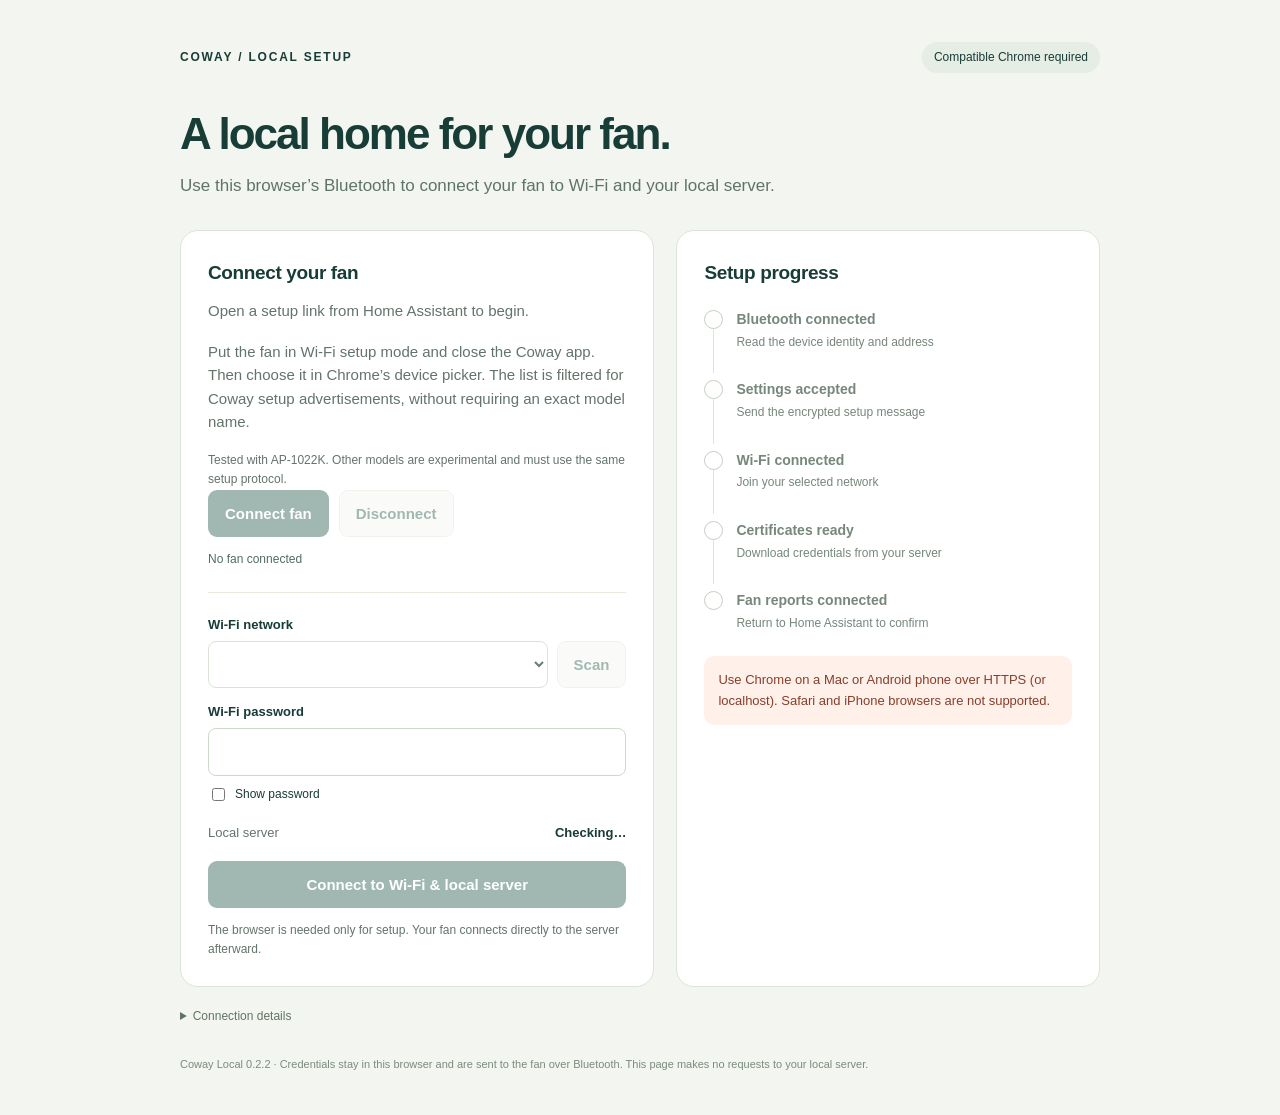
==== web/index.html @ 0bb3b1a3 "Refresh browser modules when loading the updated setup page" ====
<!doctype html>
<html lang="en">
<head>
<meta charset="utf-8">
<meta name="viewport" content="width=device-width,initial-scale=1">
<meta name="referrer" content="no-referrer">
<meta http-equiv="Content-Security-Policy" content="default-src 'self'; script-src 'self'; style-src 'self'; connect-src 'none'; img-src 'self'; object-src 'none'; base-uri 'none'; form-action 'none'; frame-src 'none'">
<title>Coway · Local setup</title>
<link rel="icon" href="./icon.png">
<link rel="stylesheet" href="./style.css">
</head>
<body>
<main>
  <header><span class="eyebrow">COWAY / LOCAL SETUP</span><span id="environment" class="badge">Checking browser…</span></header>
  <h1>A local home for your fan.</h1>
  <p class="intro">Use this browser’s Bluetooth to connect your fan to Wi-Fi and your local server.</p>
  <div class="layout">
    <section class="card" aria-labelledby="setup-title">
      <h2 id="setup-title">Connect your fan</h2>
      <p id="target">Open a setup link from Home Assistant to begin.</p>
      <p>Put the fan in Wi-Fi setup mode and close the Coway app. Then choose it in Chrome’s device picker. The list is filtered for Coway setup advertisements, without requiring an exact model name.</p>
      <p class="footnote">Tested with AP-1022K. Other models are experimental and must use the same setup protocol.</p>
      <div class="actions"><button id="connect" disabled>Connect fan</button><button id="disconnect" class="secondary" disabled>Disconnect</button></div>
      <p id="device" class="device">No fan connected</p>
      <div class="divider"></div>
      <label for="network">Wi-Fi network</label>
      <div class="network-row"><select id="network" disabled aria-label="Wi-Fi network"></select><button id="scan" class="secondary" disabled>Scan</button></div>
      <label for="password">Wi-Fi password</label>
      <input id="password" type="password" autocomplete="off" spellcheck="false" disabled>
      <label class="show"><input id="show-password" type="checkbox"> Show password</label>
      <div class="server"><span>Local server</span><strong id="server">Checking…</strong></div>
      <button id="provision" class="wide" disabled>Connect to Wi-Fi &amp; local server</button>
      <p id="expiry" class="footnote"></p>
      <p class="footnote">The browser is needed only for setup. Your fan connects directly to the server afterward.</p>
    </section>
    <section class="card progress-card" aria-labelledby="progress-title">
      <h2 id="progress-title">Setup progress</h2>
      <ol id="steps">
        <li data-step="bluetooth"><span class="dot"></span><div><strong>Bluetooth connected</strong><small>Read the device identity and address</small></div></li>
        <li data-step="settings"><span class="dot"></span><div><strong>Settings accepted</strong><small>Send the encrypted setup message</small></div></li>
        <li data-step="wifi"><span class="dot"></span><div><strong>Wi-Fi connected</strong><small>Join your selected network</small></div></li>
        <li data-step="certificates"><span class="dot"></span><div><strong>Certificates ready</strong><small>Download credentials from your server</small></div></li>
        <li data-step="mqtt"><span class="dot"></span><div><strong>Fan reports connected</strong><small>Return to Home Assistant to confirm</small></div></li>
      </ol>
      <div id="status" role="status" aria-live="polite">Preparing local setup…</div>
    </section>
  </div>
  <details class="diagnostics"><summary>Connection details</summary><pre id="log" aria-live="off"></pre></details>
  <footer>Coway Local 0.2.2 · Credentials stay in this browser and are sent to the fan over Bluetooth. This page makes no requests to your local server.</footer>
</main>
<script type="module" src="./app.mjs?v=0.2.2"></script>
</body>
</html>
---- web/style.css ----
:root{font-family:-apple-system,BlinkMacSystemFont,"Segoe UI",sans-serif;color:#183c36;background:#f3f5f0;font-size:15px;line-height:1.55}*{box-sizing:border-box}body{margin:0}main{max-width:980px;margin:0 auto;padding:42px 30px}header{display:flex;align-items:center;justify-content:space-between;gap:15px}.eyebrow{font-size:12px;letter-spacing:.15em;font-weight:750}.badge{font-size:12px;background:#e5ede4;border-radius:20px;padding:6px 12px}h1{font-size:clamp(30px,4vw,44px);letter-spacing:-.045em;line-height:1.15;margin:36px 0 14px;font-weight:650}.intro{color:#5f736a;margin:0 0 30px;font-size:17px}.layout{display:grid;grid-template-columns:1.12fr 1fr;gap:22px}.card{background:#fff;border:1px solid #dbe4d9;border-radius:18px;padding:27px}h2{font-size:19px;margin:0 0 12px;letter-spacing:-.02em}p{color:#63746a;margin:0 0 18px}.actions{display:flex;gap:10px;flex-wrap:wrap}button{font:inherit;font-weight:600;background:#245d4d;color:white;border:1px solid transparent;border-radius:9px;padding:11px 16px;cursor:pointer}button:hover:not(:disabled){background:#174938}button.secondary{background:#f5f7f3;color:#245d4d;border-color:#dce5da}button:disabled{opacity:.43;cursor:default}button:focus-visible,input:focus-visible,select:focus-visible{outline:3px solid #c3d5a6;outline-offset:2px}.device{font-size:12px;margin:13px 0 0;min-height:20px;color:#506d60}.divider{height:1px;background:#e6ebe2;margin:22px 0}label{display:block;font-size:13px;font-weight:600;margin:14px 0 6px}input[type=password],input[type=text],select{width:100%;min-width:0;padding:11px 12px;border-radius:8px;border:1px solid #ccd8ca;font:inherit;background:#fff;color:#244a3b}.network-row{display:flex;gap:9px}.network-row select{flex:1}.show{display:flex;align-items:center;gap:7px;font-weight:400;font-size:12px;margin-top:9px}.show input{accent-color:#245d4d}.server{display:flex;justify-content:space-between;padding:13px 0 18px;font-size:13px;gap:15px}.server span{color:#63746a}.server strong{font-weight:550}.wide{width:100%}.footnote{font-size:12px;line-height:1.6;margin:13px 0 0}.progress-card ol{padding:8px 0 2px;margin:0;list-style:none}.progress-card li{display:flex;gap:13px;position:relative;padding:0 0 26px;color:#76877b}.progress-card li:last-child{padding-bottom:20px}.progress-card li:not(:last-child):before{content:"";position:absolute;left:9px;top:22px;bottom:4px;width:1px;background:#dce5d8}.dot{width:19px;height:19px;flex-shrink:0;border:1.5px solid #c3cfc0;border-radius:50%;margin-top:3px;background:#fff}.progress-card li strong{font-weight:550;font-size:14px}.progress-card small{display:block;font-size:12px;margin-top:2px}.progress-card li.done{color:#245d4d}.done .dot{background:#245d4d;border-color:#245d4d}.done .dot:after{content:"✓";display:block;color:#fff;font-size:12px;text-align:center;line-height:16px}#status{padding:14px;background:#eff4ec;border-radius:10px;font-size:13px;margin-top:2px}#status.error{background:#fff0ea;color:#873e29}#status.success{background:#e6f3e2;color:#245d4d}.diagnostics{margin-top:20px;font-size:12px;color:#617467}.diagnostics summary{cursor:pointer;width:max-content}pre{background:#eaf0e7;border-radius:10px;padding:16px;white-space:pre-wrap;overflow-wrap:anywhere;max-height:300px;overflow:auto;color:#3a5849}footer{font-size:11px;color:#7a8b7f;margin-top:30px}@media(max-width:720px){main{padding:24px 18px}.layout{grid-template-columns:1fr}.card{padding:22px}header{align-items:flex-start}.badge{max-width:160px}h1{margin-top:30px}}
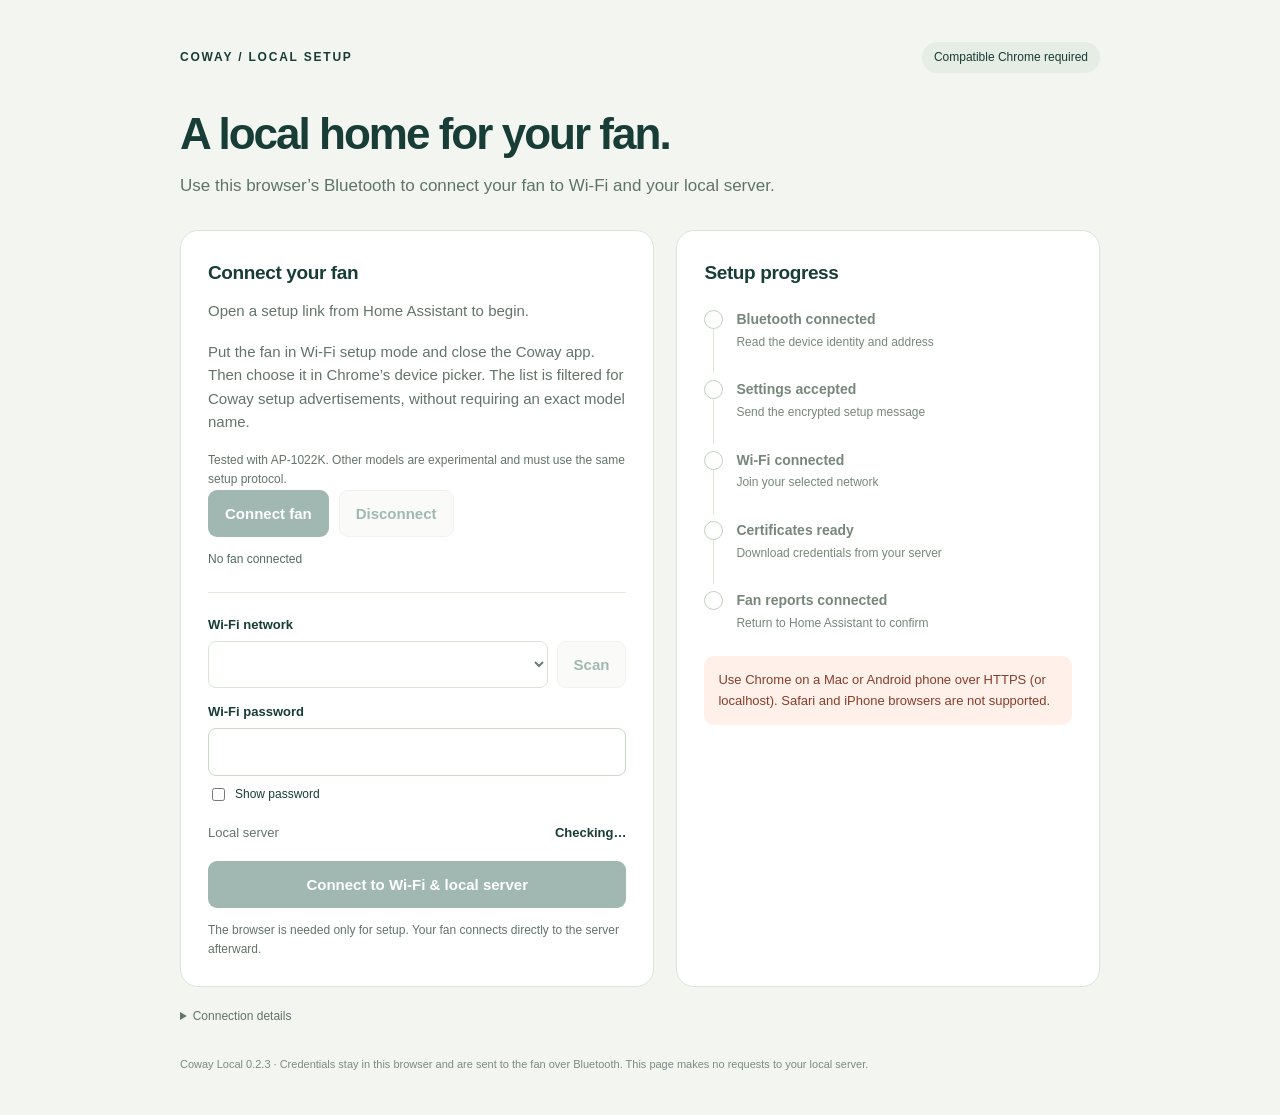
==== commit 4d6fb452: "Name fans from verified product codes with a Bluetooth fallback" ====
--- a/web/index.html
+++ b/web/index.html
@@ -46,8 +46,8 @@
     </section>
   </div>
   <details class="diagnostics"><summary>Connection details</summary><pre id="log" aria-live="off"></pre></details>
-  <footer>Coway Local 0.2.2 · Credentials stay in this browser and are sent to the fan over Bluetooth. This page makes no requests to your local server.</footer>
+  <footer>Coway Local 0.2.3 · Credentials stay in this browser and are sent to the fan over Bluetooth. This page makes no requests to your local server.</footer>
 </main>
-<script type="module" src="./app.mjs?v=0.2.2"></script>
+<script type="module" src="./app.mjs?v=0.2.3"></script>
 </body>
 </html>
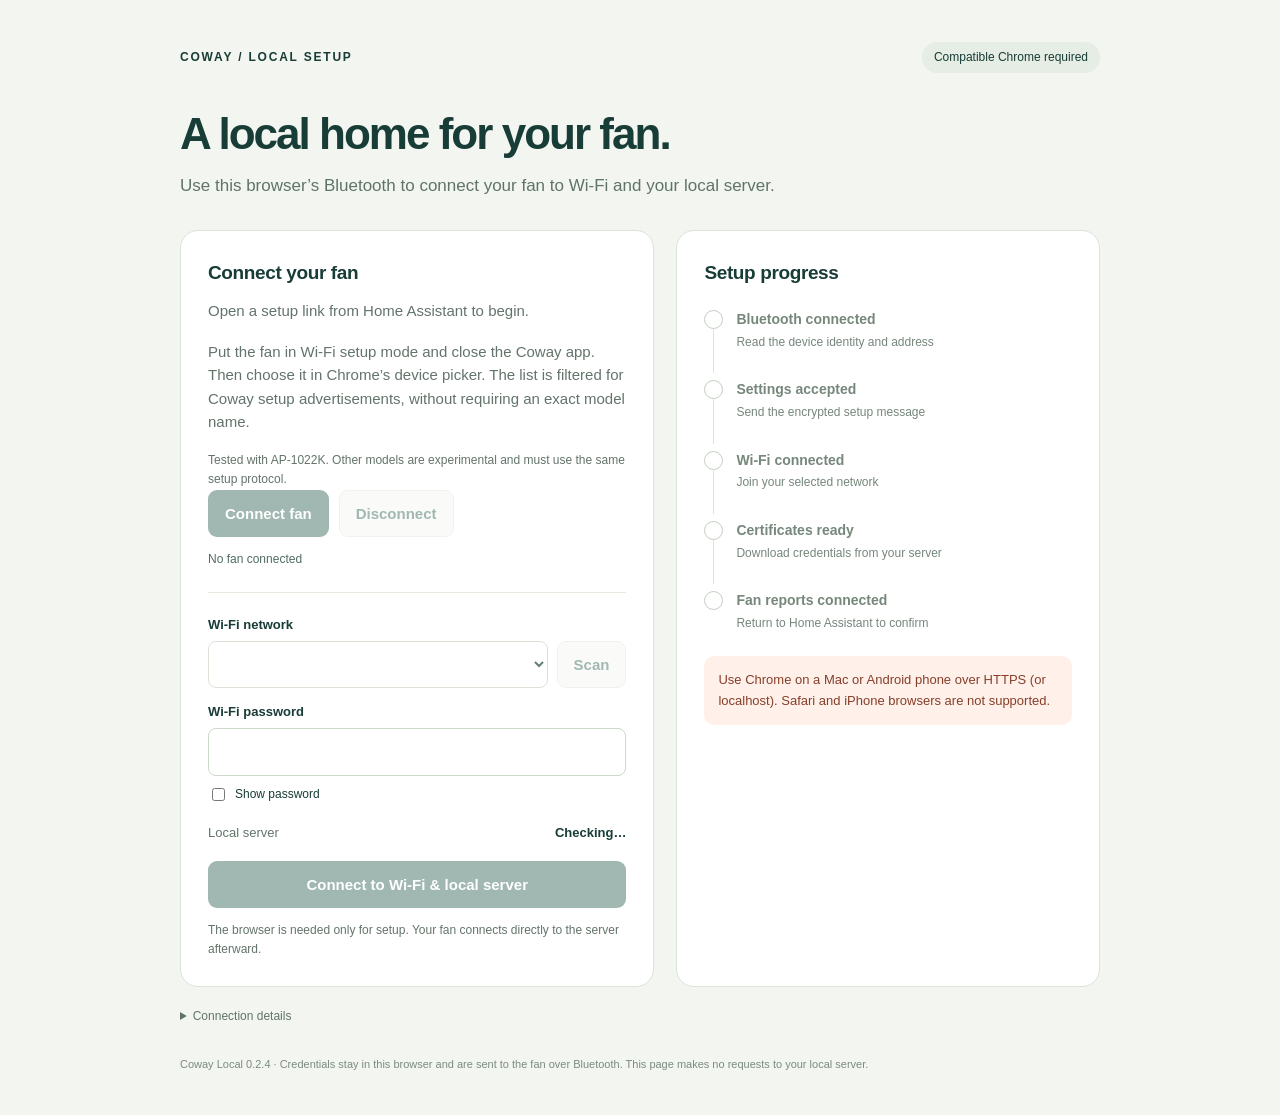
==== commit 1c7a0963: "Remove migrations and compatibility paths for development versions" ====
--- a/web/index.html
+++ b/web/index.html
@@ -46,8 +46,8 @@
     </section>
   </div>
   <details class="diagnostics"><summary>Connection details</summary><pre id="log" aria-live="off"></pre></details>
-  <footer>Coway Local 0.2.3 · Credentials stay in this browser and are sent to the fan over Bluetooth. This page makes no requests to your local server.</footer>
+  <footer>Coway Local 0.2.4 · Credentials stay in this browser and are sent to the fan over Bluetooth. This page makes no requests to your local server.</footer>
 </main>
-<script type="module" src="./app.mjs?v=0.2.3"></script>
+<script type="module" src="./app.mjs?v=0.2.4"></script>
 </body>
 </html>
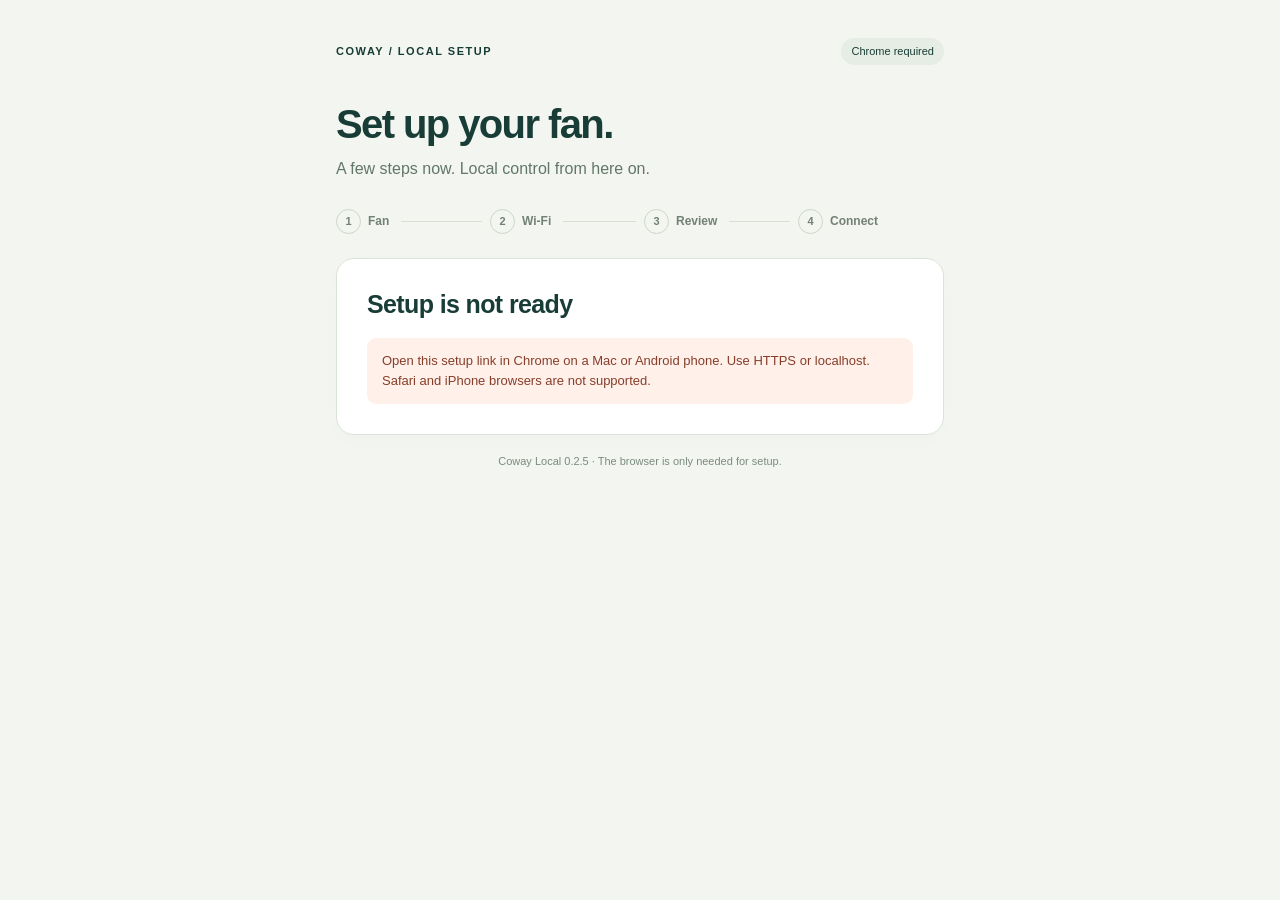
==== commit a8adc4ed: "Guide Bluetooth provisioning through a four-step setup wizard" ====
--- a/web/index.html
+++ b/web/index.html
@@ -7,47 +7,86 @@
 <meta http-equiv="Content-Security-Policy" content="default-src 'self'; script-src 'self'; style-src 'self'; connect-src 'none'; img-src 'self'; object-src 'none'; base-uri 'none'; form-action 'none'; frame-src 'none'">
 <title>Coway · Local setup</title>
 <link rel="icon" href="./icon.png">
-<link rel="stylesheet" href="./style.css">
+<link rel="stylesheet" href="./style.css?v=0.2.5">
 </head>
 <body>
 <main>
   <header><span class="eyebrow">COWAY / LOCAL SETUP</span><span id="environment" class="badge">Checking browser…</span></header>
-  <h1>A local home for your fan.</h1>
-  <p class="intro">Use this browser’s Bluetooth to connect your fan to Wi-Fi and your local server.</p>
-  <div class="layout">
-    <section class="card" aria-labelledby="setup-title">
-      <h2 id="setup-title">Connect your fan</h2>
-      <p id="target">Open a setup link from Home Assistant to begin.</p>
-      <p>Put the fan in Wi-Fi setup mode and close the Coway app. Then choose it in Chrome’s device picker. The list is filtered for Coway setup advertisements, without requiring an exact model name.</p>
-      <p class="footnote">Tested with AP-1022K. Other models are experimental and must use the same setup protocol.</p>
-      <div class="actions"><button id="connect" disabled>Connect fan</button><button id="disconnect" class="secondary" disabled>Disconnect</button></div>
-      <p id="device" class="device">No fan connected</p>
-      <div class="divider"></div>
-      <label for="network">Wi-Fi network</label>
-      <div class="network-row"><select id="network" disabled aria-label="Wi-Fi network"></select><button id="scan" class="secondary" disabled>Scan</button></div>
-      <label for="password">Wi-Fi password</label>
-      <input id="password" type="password" autocomplete="off" spellcheck="false" disabled>
-      <label class="show"><input id="show-password" type="checkbox"> Show password</label>
-      <div class="server"><span>Local server</span><strong id="server">Checking…</strong></div>
-      <button id="provision" class="wide" disabled>Connect to Wi-Fi &amp; local server</button>
-      <p id="expiry" class="footnote"></p>
-      <p class="footnote">The browser is needed only for setup. Your fan connects directly to the server afterward.</p>
+  <h1>Set up your fan.</h1>
+  <p class="intro">A few steps now. Local control from here on.</p>
+  <ol class="wizard-steps" aria-label="Setup steps">
+    <li data-stage="fan" aria-current="step"><span>1</span>Fan</li>
+    <li data-stage="wifi"><span>2</span>Wi-Fi</li>
+    <li data-stage="review"><span>3</span>Review</li>
+    <li data-stage="connect"><span>4</span>Connect</li>
+  </ol>
+  <div class="card">
+    <section id="panel-fan" aria-labelledby="title-fan">
+      <p class="step-label">Step 1 of 4</p>
+      <h2 id="title-fan" tabindex="-1">Connect to your fan</h2>
+      <p>Keep this device near your fan. Bluetooth is only needed during setup.</p>
+      <div class="device-summary"><span class="summary-label">Setting up</span><strong id="target">Open a setup link from Home Assistant to begin.</strong><span id="serial" class="muted"></span></div>
+      <ol class="instructions"><li>Put the fan in Wi-Fi / Bluetooth setup mode.</li><li>Close the Coway app on nearby phones.</li><li>Choose your fan in Chrome’s Bluetooth picker.</li></ol>
+      <p id="device" class="connection" hidden></p>
+      <div data-status-slot></div>
+      <div class="actions"><button id="connect" disabled>Choose fan</button><button id="continue-wifi" hidden>Continue</button><button id="disconnect" class="secondary" hidden>Choose another fan</button></div>
+      <details class="help"><summary>Which fans can I choose?</summary><p>The picker shows devices advertising Coway setup services. AP-1022K has been tested; other models using the same setup protocol are experimental.</p></details>
     </section>
-    <section class="card progress-card" aria-labelledby="progress-title">
-      <h2 id="progress-title">Setup progress</h2>
-      <ol id="steps">
-        <li data-step="bluetooth"><span class="dot"></span><div><strong>Bluetooth connected</strong><small>Read the device identity and address</small></div></li>
-        <li data-step="settings"><span class="dot"></span><div><strong>Settings accepted</strong><small>Send the encrypted setup message</small></div></li>
-        <li data-step="wifi"><span class="dot"></span><div><strong>Wi-Fi connected</strong><small>Join your selected network</small></div></li>
-        <li data-step="certificates"><span class="dot"></span><div><strong>Certificates ready</strong><small>Download credentials from your server</small></div></li>
-        <li data-step="mqtt"><span class="dot"></span><div><strong>Fan reports connected</strong><small>Return to Home Assistant to confirm</small></div></li>
+    <section id="panel-wifi" aria-labelledby="title-wifi" hidden>
+      <p class="step-label">Step 2 of 4</p>
+      <h2 id="title-wifi" tabindex="-1">Choose your Wi-Fi</h2>
+      <p>Select a 2.4 GHz network that can reach your Home Assistant server.</p>
+      <form id="wifi-form" novalidate>
+        <label for="network">Wi-Fi network</label>
+        <div class="network-row"><select id="network" disabled><option value="">Scanning for networks…</option></select><button id="scan" type="button" class="secondary" disabled>Scan again</button></div>
+        <div id="password-fields">
+          <label for="password">Wi-Fi password</label>
+          <input id="password" type="password" autocomplete="off" spellcheck="false" aria-describedby="password-help" disabled>
+          <label class="show"><input id="show-password" type="checkbox"> Show password</label>
+          <p id="password-help" class="footnote">Sent directly to the fan over Bluetooth. Home Assistant does not receive your Wi-Fi password.</p>
+        </div>
+        <p id="open-network" class="footnote" hidden>This network does not require a password.</p>
+        <div data-status-slot></div>
+        <div class="actions"><button id="review" type="submit" disabled>Continue</button><button id="back-fan" type="button" class="secondary">Back</button></div>
+      </form>
+    </section>
+    <section id="panel-review" aria-labelledby="title-review" hidden>
+      <p class="step-label">Step 3 of 4</p>
+      <h2 id="title-review" tabindex="-1">Ready to connect?</h2>
+      <p>Your fan will use this Wi-Fi network to connect directly to your local server.</p>
+      <dl class="review-summary">
+        <div><dt>Fan</dt><dd id="review-fan"></dd></div>
+        <div><dt>Wi-Fi network</dt><dd id="review-network"></dd></div>
+        <div><dt>Local server</dt><dd id="server"></dd></div>
+      </dl>
+      <p>Keep this tab open and stay near the fan until setup finishes.</p>
+      <div data-status-slot></div>
+      <div class="actions"><button id="provision" disabled>Connect fan</button><button id="back-wifi" class="secondary">Back</button></div>
+    </section>
+    <section id="panel-connect" aria-labelledby="title-connect" hidden>
+      <p class="step-label">Step 4 of 4</p>
+      <h2 id="title-connect" tabindex="-1">Connecting your fan</h2>
+      <p id="connect-help">Keep this tab open and stay near the fan. This can take up to two minutes.</p>
+      <ol id="progress" class="progress" aria-label="Connection progress">
+        <li data-step="settings"><span class="dot"></span><span>Send settings to the fan</span></li>
+        <li data-step="wifi"><span class="dot"></span><span>Join your Wi-Fi network</span></li>
+        <li data-step="certificates"><span class="dot"></span><span>Get credentials from your server</span></li>
+        <li data-step="mqtt"><span class="dot"></span><span>Connect to your local server</span></li>
       </ol>
-      <div id="status" role="status" aria-live="polite">Preparing local setup…</div>
+      <div id="success" hidden><div class="success-icon" aria-hidden="true">✓</div><p>Your fan reports a connection to your local server.</p><div class="next-action"><strong>One last step in Home Assistant</strong><p>Return to its setup dialog and select <strong>Submit</strong> to confirm. You can then close this tab.</p></div></div>
+      <div data-status-slot></div>
+      <div id="retry-actions" class="actions" hidden><button id="retry">Review and retry</button></div>
     </section>
+    <section id="panel-unavailable" aria-labelledby="title-unavailable" hidden>
+      <h2 id="title-unavailable" tabindex="-1">Setup is not ready</h2>
+      <div data-status-slot></div>
+    </section>
+    <div id="status" role="status" aria-live="polite" hidden></div>
+    <details id="diagnostics" class="diagnostics" hidden><summary>Connection details</summary><pre id="log" aria-live="off"></pre></details>
   </div>
-  <details class="diagnostics"><summary>Connection details</summary><pre id="log" aria-live="off"></pre></details>
-  <footer>Coway Local 0.2.4 · Credentials stay in this browser and are sent to the fan over Bluetooth. This page makes no requests to your local server.</footer>
+  <p id="expiry" class="expiry"></p>
+  <footer>Coway Local 0.2.5 · The browser is only needed for setup.</footer>
 </main>
-<script type="module" src="./app.mjs?v=0.2.4"></script>
+<script type="module" src="./app.mjs?v=0.2.5"></script>
 </body>
 </html>
--- a/web/style.css
+++ b/web/style.css
@@ -1 +1,6 @@
-:root{font-family:-apple-system,BlinkMacSystemFont,"Segoe UI",sans-serif;color:#183c36;background:#f3f5f0;font-size:15px;line-height:1.55}*{box-sizing:border-box}body{margin:0}main{max-width:980px;margin:0 auto;padding:42px 30px}header{display:flex;align-items:center;justify-content:space-between;gap:15px}.eyebrow{font-size:12px;letter-spacing:.15em;font-weight:750}.badge{font-size:12px;background:#e5ede4;border-radius:20px;padding:6px 12px}h1{font-size:clamp(30px,4vw,44px);letter-spacing:-.045em;line-height:1.15;margin:36px 0 14px;font-weight:650}.intro{color:#5f736a;margin:0 0 30px;font-size:17px}.layout{display:grid;grid-template-columns:1.12fr 1fr;gap:22px}.card{background:#fff;border:1px solid #dbe4d9;border-radius:18px;padding:27px}h2{font-size:19px;margin:0 0 12px;letter-spacing:-.02em}p{color:#63746a;margin:0 0 18px}.actions{display:flex;gap:10px;flex-wrap:wrap}button{font:inherit;font-weight:600;background:#245d4d;color:white;border:1px solid transparent;border-radius:9px;padding:11px 16px;cursor:pointer}button:hover:not(:disabled){background:#174938}button.secondary{background:#f5f7f3;color:#245d4d;border-color:#dce5da}button:disabled{opacity:.43;cursor:default}button:focus-visible,input:focus-visible,select:focus-visible{outline:3px solid #c3d5a6;outline-offset:2px}.device{font-size:12px;margin:13px 0 0;min-height:20px;color:#506d60}.divider{height:1px;background:#e6ebe2;margin:22px 0}label{display:block;font-size:13px;font-weight:600;margin:14px 0 6px}input[type=password],input[type=text],select{width:100%;min-width:0;padding:11px 12px;border-radius:8px;border:1px solid #ccd8ca;font:inherit;background:#fff;color:#244a3b}.network-row{display:flex;gap:9px}.network-row select{flex:1}.show{display:flex;align-items:center;gap:7px;font-weight:400;font-size:12px;margin-top:9px}.show input{accent-color:#245d4d}.server{display:flex;justify-content:space-between;padding:13px 0 18px;font-size:13px;gap:15px}.server span{color:#63746a}.server strong{font-weight:550}.wide{width:100%}.footnote{font-size:12px;line-height:1.6;margin:13px 0 0}.progress-card ol{padding:8px 0 2px;margin:0;list-style:none}.progress-card li{display:flex;gap:13px;position:relative;padding:0 0 26px;color:#76877b}.progress-card li:last-child{padding-bottom:20px}.progress-card li:not(:last-child):before{content:"";position:absolute;left:9px;top:22px;bottom:4px;width:1px;background:#dce5d8}.dot{width:19px;height:19px;flex-shrink:0;border:1.5px solid #c3cfc0;border-radius:50%;margin-top:3px;background:#fff}.progress-card li strong{font-weight:550;font-size:14px}.progress-card small{display:block;font-size:12px;margin-top:2px}.progress-card li.done{color:#245d4d}.done .dot{background:#245d4d;border-color:#245d4d}.done .dot:after{content:"✓";display:block;color:#fff;font-size:12px;text-align:center;line-height:16px}#status{padding:14px;background:#eff4ec;border-radius:10px;font-size:13px;margin-top:2px}#status.error{background:#fff0ea;color:#873e29}#status.success{background:#e6f3e2;color:#245d4d}.diagnostics{margin-top:20px;font-size:12px;color:#617467}.diagnostics summary{cursor:pointer;width:max-content}pre{background:#eaf0e7;border-radius:10px;padding:16px;white-space:pre-wrap;overflow-wrap:anywhere;max-height:300px;overflow:auto;color:#3a5849}footer{font-size:11px;color:#7a8b7f;margin-top:30px}@media(max-width:720px){main{padding:24px 18px}.layout{grid-template-columns:1fr}.card{padding:22px}header{align-items:flex-start}.badge{max-width:160px}h1{margin-top:30px}}
+:root{font-family:-apple-system,BlinkMacSystemFont,"Segoe UI",sans-serif;color:#183c36;background:#f3f5f0;font-size:15px;line-height:1.55}
+*{box-sizing:border-box}[hidden]{display:none!important}body{margin:0}main{max-width:660px;margin:0 auto;padding:38px 26px 28px}header{display:flex;align-items:center;justify-content:space-between;gap:14px}.eyebrow{font-size:11px;letter-spacing:.14em;font-weight:750}.badge{font-size:11px;background:#e5ede4;border-radius:20px;padding:5px 10px;text-align:center}h1{font-size:clamp(30px,5vw,40px);letter-spacing:-.04em;line-height:1.15;margin:36px 0 10px;font-weight:650}.intro{color:#62766a;margin:0 0 27px;font-size:16px}p{color:#63746a;margin:0 0 18px}h2{font-size:25px;line-height:1.25;letter-spacing:-.025em;margin:0 0 12px;font-weight:650}h2:focus{outline:none}
+.wizard-steps{display:flex;list-style:none;padding:0;margin:0 0 24px;gap:8px}.wizard-steps li{display:flex;align-items:center;gap:7px;flex:1;color:#728176;font-size:12px;font-weight:550}.wizard-steps li:not(:last-child):after{content:"";height:1px;flex:1;background:#d7dfd3;margin-left:5px}.wizard-steps span{border:1px solid #ccd7c8;border-radius:50%;width:25px;height:25px;display:grid;place-items:center;font-size:11px;flex-shrink:0}.wizard-steps [aria-current=step]{color:#183c36;font-weight:700}.wizard-steps [aria-current=step] span{background:#245d4d;border-color:#245d4d;color:#fff}.wizard-steps .done span{color:#245d4d;background:#e2ecde;border-color:#c7d6c0}
+.card{background:#fff;border:1px solid #dbe4d9;border-radius:18px;padding:30px;box-shadow:0 6px 22px #253e2c04}.step-label{text-transform:uppercase;letter-spacing:.12em;font-size:10px;font-weight:700;color:#6d816f;margin:0 0 10px}.device-summary{background:#f5f7f3;border-radius:10px;padding:14px 17px;margin:21px 0;display:flex;flex-direction:column;gap:2px}.summary-label{font-size:11px;color:#63746a}.device-summary strong{font-weight:600;overflow-wrap:anywhere}.muted{font-size:12px;color:#63746a}.instructions{padding-left:22px;color:#50675a;margin:20px 0 23px}.instructions li{padding-left:4px;margin:9px 0}.connection{color:#245d4d;font-size:13px;background:#edf4e9;padding:12px;border-radius:8px}.actions{display:flex;align-items:center;gap:11px;flex-wrap:wrap;margin-top:25px}button{font:inherit;font-weight:600;background:#245d4d;color:white;border:1px solid transparent;border-radius:9px;padding:11px 18px;cursor:pointer;min-height:44px}button:hover:not(:disabled){background:#174938}button.secondary{background:#fff;color:#245d4d;border-color:#d4dfd0}button.secondary:hover:not(:disabled){background:#f2f6ef}button:disabled{opacity:.45;cursor:default}button:focus-visible,input:focus-visible,select:focus-visible,summary:focus-visible{outline:3px solid #a9c392;outline-offset:3px}label{display:block;font-size:13px;font-weight:600;margin:20px 0 7px}input[type=password],input[type=text],select{width:100%;min-width:0;padding:11px 12px;border-radius:8px;border:1px solid #ccd8ca;font:inherit;background:#fff;color:#244a3b;min-height:46px}.network-row{display:flex;gap:9px}.network-row select{flex:1}.network-row button{white-space:nowrap;font-size:13px;padding:10px 12px}.show{display:flex;align-items:center;gap:8px;font-weight:400;font-size:13px;margin:12px 0}.show input{accent-color:#245d4d;width:16px;height:16px;margin:0}.footnote{font-size:12px;line-height:1.6;margin:12px 0 0}.review-summary{margin:23px 0;border-top:1px solid #e3e9df}.review-summary div{display:flex;justify-content:space-between;align-items:baseline;gap:20px;padding:15px 0;border-bottom:1px solid #e3e9df}.review-summary dt{color:#63746a;font-size:13px;flex-shrink:0}.review-summary dd{margin:0;text-align:right;font-weight:550;overflow-wrap:anywhere}
+.progress{padding:10px 0 0;margin:20px 0;list-style:none}.progress li{display:flex;gap:13px;align-items:center;position:relative;padding:0 0 24px;color:#76877b;font-size:14px}.progress li:last-child{padding-bottom:0}.progress li:not(:last-child):before{content:"";position:absolute;left:9px;top:24px;bottom:3px;width:1px;background:#dce5d8}.dot{width:20px;height:20px;flex-shrink:0;border:1.5px solid #c3cfc0;border-radius:50%;background:#fff}.progress li.done{color:#245d4d}.done .dot{background:#245d4d;border-color:#245d4d}.done .dot:after{content:"✓";display:block;color:#fff;font-size:12px;text-align:center;line-height:17px}.progress li.active{color:#183c36}.active .dot{border:5px solid #c5d8b8;box-shadow:0 0 0 1px #7e9b70}.success-icon{width:44px;height:44px;border-radius:50%;display:grid;place-items:center;background:#e6f3e2;color:#245d4d;font-size:25px;margin:23px 0 16px}.next-action{background:#f0f5ec;border-radius:10px;padding:17px}.next-action>strong{font-size:14px}.next-action p{font-size:13px;margin:6px 0 0}#status{padding:13px 15px;background:#eff4ec;border-radius:9px;font-size:13px;margin-top:18px;overflow-wrap:anywhere}#status.error{background:#fff0ea;color:#873e29}.help,.diagnostics{font-size:12px;color:#617467;margin-top:23px}.help summary,.diagnostics summary{cursor:pointer;padding:4px 0;width:fit-content}.help p{margin:10px 0 0}.diagnostics{border-top:1px solid #e6ebe2;padding-top:16px}pre{background:#f3f6f0;border-radius:8px;padding:13px;white-space:pre-wrap;overflow-wrap:anywhere;max-height:240px;overflow:auto;color:#3a5849;font-size:11px}.expiry{font-size:11px;text-align:center;margin:18px 0 0;color:#7a8b7f}footer{font-size:11px;text-align:center;color:#7a8b7f;margin-top:10px}
+@media(max-width:480px){main{padding:22px 17px}.card{padding:24px 21px}header{align-items:flex-start}.badge{max-width:126px}h1{margin-top:28px}.wizard-steps{gap:7px}.wizard-steps li{gap:5px;font-size:11px}.wizard-steps li:not(:last-child):after{margin-left:2px}.wizard-steps span{width:23px;height:23px}.review-summary div{gap:13px}.review-summary dd{font-size:14px}.network-row{flex-wrap:wrap}.network-row select{flex-basis:100%}.network-row button{padding:8px 12px;min-height:38px}h2{font-size:23px}}
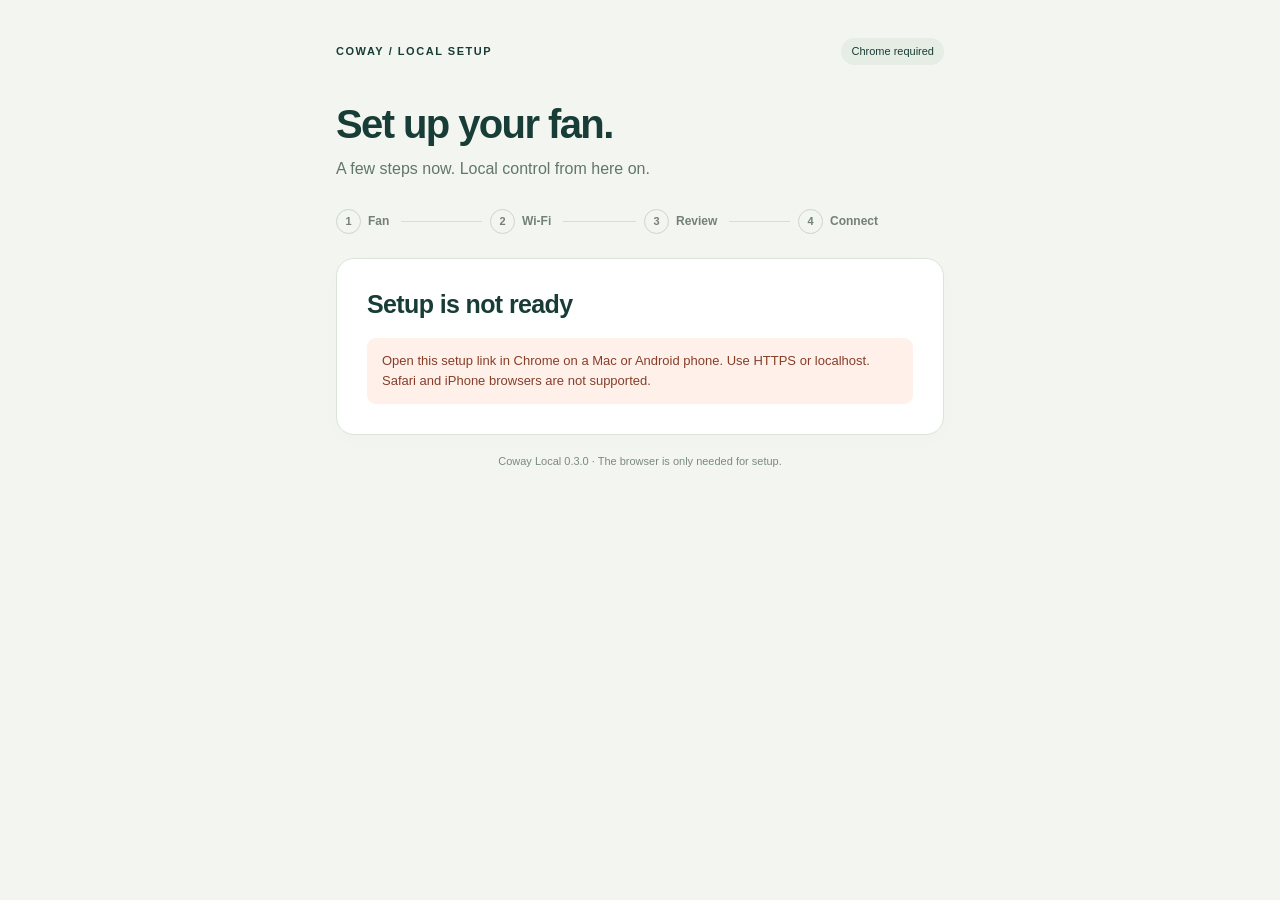
==== commit e1c53350: "Derive enrollment identity from the Bluetooth Wi-Fi MAC" ====
--- a/web/index.html
+++ b/web/index.html
@@ -7,7 +7,7 @@
 <meta http-equiv="Content-Security-Policy" content="default-src 'self'; script-src 'self'; style-src 'self'; connect-src 'none'; img-src 'self'; object-src 'none'; base-uri 'none'; form-action 'none'; frame-src 'none'">
 <title>Coway · Local setup</title>
 <link rel="icon" href="./icon.png">
-<link rel="stylesheet" href="./style.css?v=0.2.5">
+<link rel="stylesheet" href="./style.css?v=0.3.0">
 </head>
 <body>
 <main>
@@ -25,7 +25,7 @@
       <p class="step-label">Step 1 of 4</p>
       <h2 id="title-fan" tabindex="-1">Connect to your fan</h2>
       <p>Keep this device near your fan. Bluetooth is only needed during setup.</p>
-      <div class="device-summary"><span class="summary-label">Setting up</span><strong id="target">Open a setup link from Home Assistant to begin.</strong><span id="serial" class="muted"></span></div>
+      <div class="device-summary"><span class="summary-label">Setting up</span><strong id="target">Open a setup link from Home Assistant to begin.</strong></div>
       <ol class="instructions"><li>Put the fan in Wi-Fi / Bluetooth setup mode.</li><li>Close the Coway app on nearby phones.</li><li>Choose your fan in Chrome’s Bluetooth picker.</li></ol>
       <p id="device" class="connection" hidden></p>
       <div data-status-slot></div>
@@ -85,8 +85,8 @@
     <details id="diagnostics" class="diagnostics" hidden><summary>Connection details</summary><pre id="log" aria-live="off"></pre></details>
   </div>
   <p id="expiry" class="expiry"></p>
-  <footer>Coway Local 0.2.5 · The browser is only needed for setup.</footer>
+  <footer>Coway Local 0.3.0 · The browser is only needed for setup.</footer>
 </main>
-<script type="module" src="./app.mjs?v=0.2.5"></script>
+<script type="module" src="./app.mjs?v=0.3.0"></script>
 </body>
 </html>
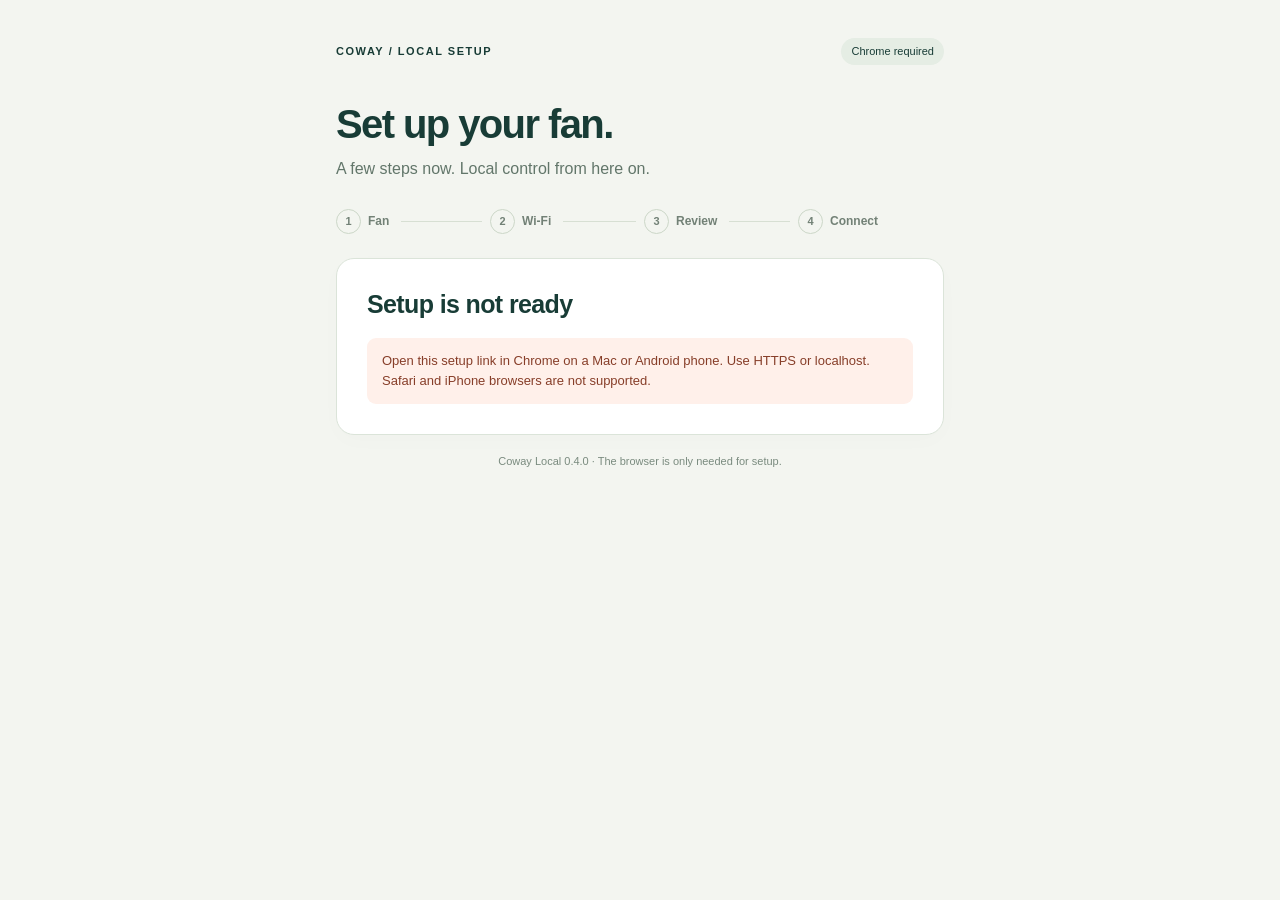
==== commit 5237a160: "Return from Bluetooth provisioning to Home Assistant automatically" ====
--- a/web/index.html
+++ b/web/index.html
@@ -7,7 +7,7 @@
 <meta http-equiv="Content-Security-Policy" content="default-src 'self'; script-src 'self'; style-src 'self'; connect-src 'none'; img-src 'self'; object-src 'none'; base-uri 'none'; form-action 'none'; frame-src 'none'">
 <title>Coway · Local setup</title>
 <link rel="icon" href="./icon.png">
-<link rel="stylesheet" href="./style.css?v=0.3.0">
+<link rel="stylesheet" href="./style.css?v=0.4.0">
 </head>
 <body>
 <main>
@@ -73,7 +73,7 @@
         <li data-step="certificates"><span class="dot"></span><span>Get credentials from your server</span></li>
         <li data-step="mqtt"><span class="dot"></span><span>Connect to your local server</span></li>
       </ol>
-      <div id="success" hidden><div class="success-icon" aria-hidden="true">✓</div><p>Your fan reports a connection to your local server.</p><div class="next-action"><strong>One last step in Home Assistant</strong><p>Return to its setup dialog and select <strong>Submit</strong> to confirm. You can then close this tab.</p></div></div>
+      <div id="success" hidden><div class="success-icon" aria-hidden="true">✓</div><p>Your fan reports a connection to your local server. Home Assistant will verify it and finish setup automatically.</p><p><a id="return-ha" referrerpolicy="no-referrer">Return to Home Assistant</a> if you aren’t redirected.</p></div>
       <div data-status-slot></div>
       <div id="retry-actions" class="actions" hidden><button id="retry">Review and retry</button></div>
     </section>
@@ -85,8 +85,8 @@
     <details id="diagnostics" class="diagnostics" hidden><summary>Connection details</summary><pre id="log" aria-live="off"></pre></details>
   </div>
   <p id="expiry" class="expiry"></p>
-  <footer>Coway Local 0.3.0 · The browser is only needed for setup.</footer>
+  <footer>Coway Local 0.4.0 · The browser is only needed for setup.</footer>
 </main>
-<script type="module" src="./app.mjs?v=0.3.0"></script>
+<script type="module" src="./app.mjs?v=0.4.0"></script>
 </body>
 </html>
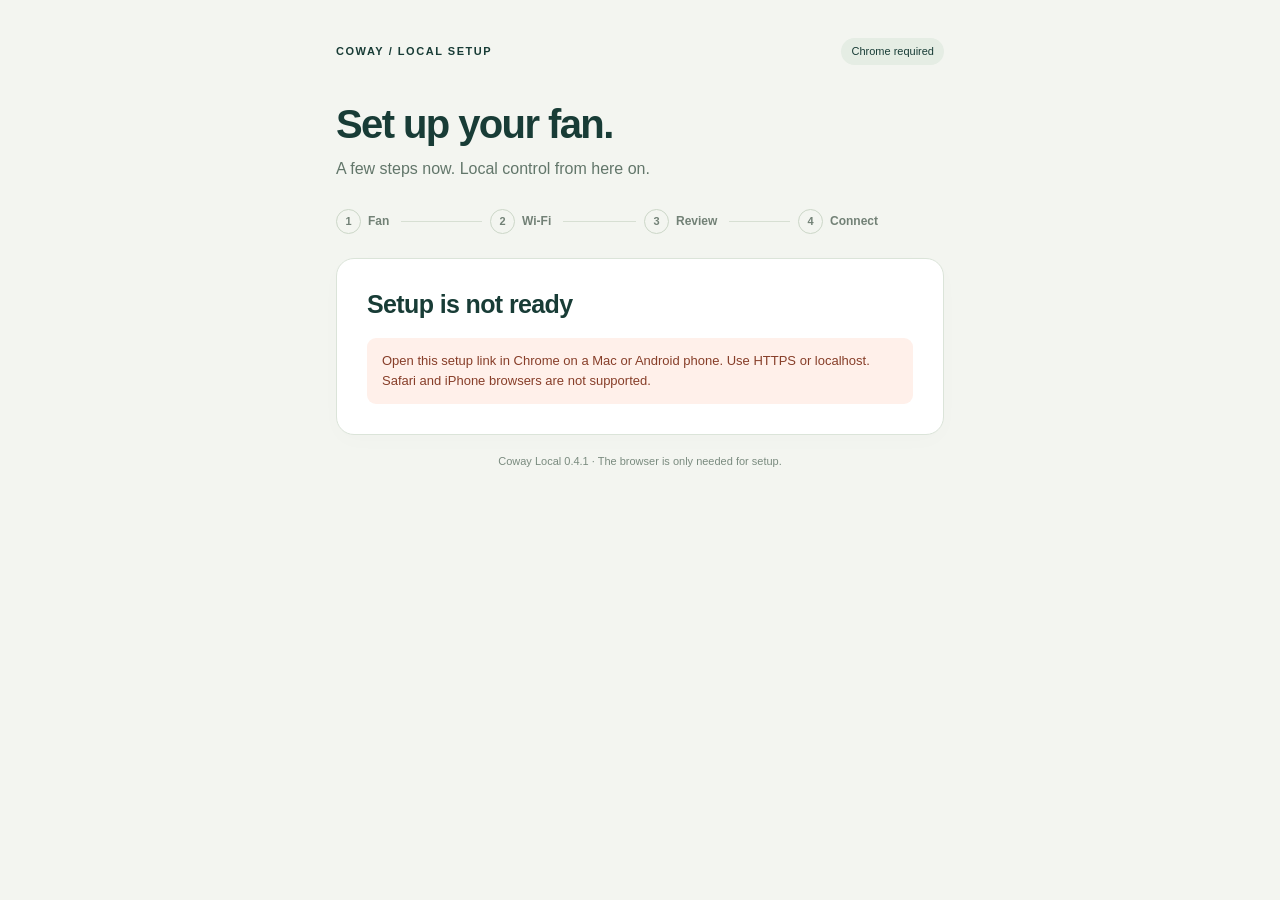
==== commit 48ae65b9: "Clarify fan enrollment completion and waiting messages" ====
--- a/web/index.html
+++ b/web/index.html
@@ -7,7 +7,7 @@
 <meta http-equiv="Content-Security-Policy" content="default-src 'self'; script-src 'self'; style-src 'self'; connect-src 'none'; img-src 'self'; object-src 'none'; base-uri 'none'; form-action 'none'; frame-src 'none'">
 <title>Coway · Local setup</title>
 <link rel="icon" href="./icon.png">
-<link rel="stylesheet" href="./style.css?v=0.4.0">
+<link rel="stylesheet" href="./style.css?v=0.4.1">
 </head>
 <body>
 <main>
@@ -85,8 +85,8 @@
     <details id="diagnostics" class="diagnostics" hidden><summary>Connection details</summary><pre id="log" aria-live="off"></pre></details>
   </div>
   <p id="expiry" class="expiry"></p>
-  <footer>Coway Local 0.4.0 · The browser is only needed for setup.</footer>
+  <footer>Coway Local 0.4.1 · The browser is only needed for setup.</footer>
 </main>
-<script type="module" src="./app.mjs?v=0.4.0"></script>
+<script type="module" src="./app.mjs?v=0.4.1"></script>
 </body>
 </html>
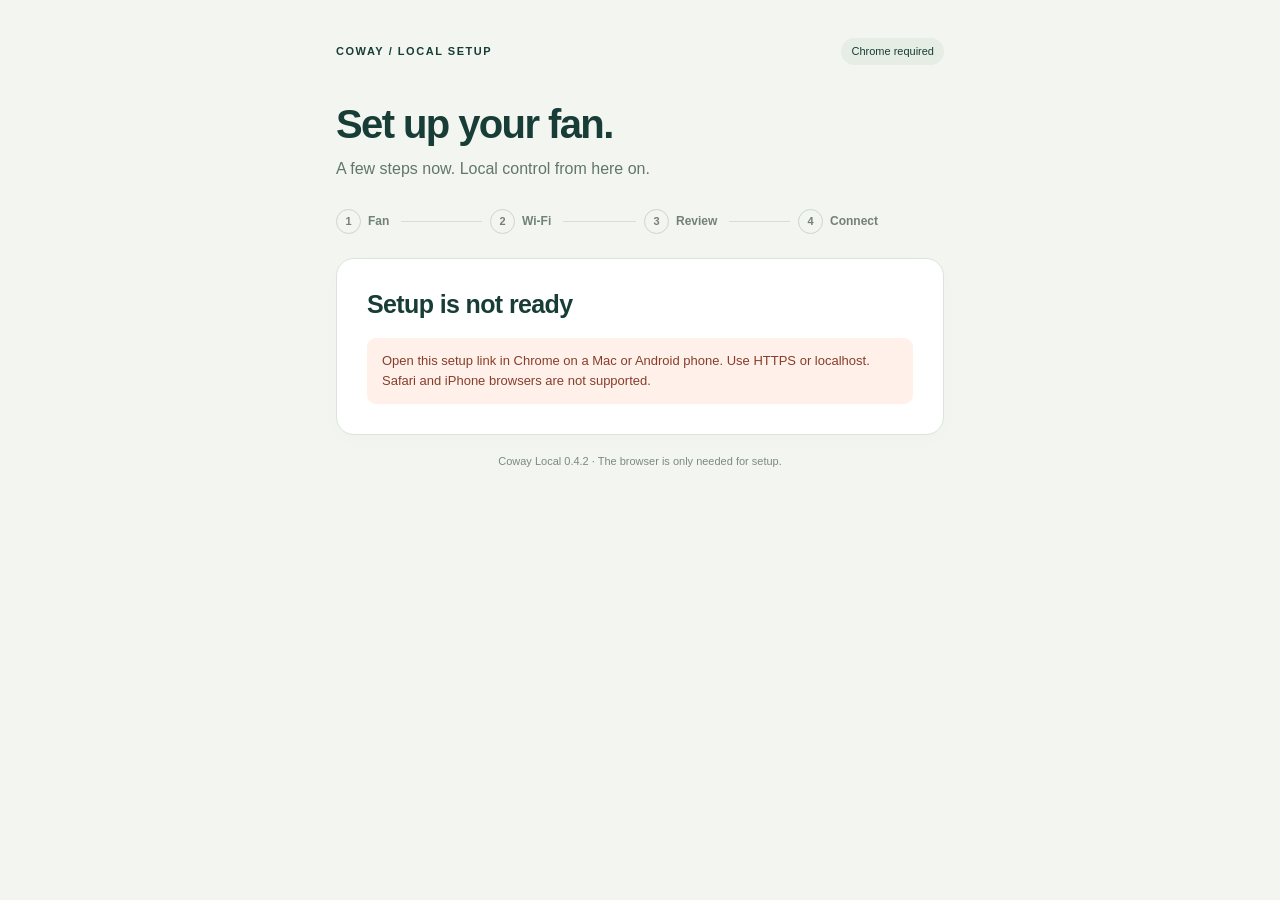
==== commit 487accc0: "Release 0.4.2 with revised setup wording" ====
--- a/web/index.html
+++ b/web/index.html
@@ -1,92 +1,129 @@
 <!doctype html>
 <html lang="en">
+
 <head>
-<meta charset="utf-8">
-<meta name="viewport" content="width=device-width,initial-scale=1">
-<meta name="referrer" content="no-referrer">
-<meta http-equiv="Content-Security-Policy" content="default-src 'self'; script-src 'self'; style-src 'self'; connect-src 'none'; img-src 'self'; object-src 'none'; base-uri 'none'; form-action 'none'; frame-src 'none'">
-<title>Coway · Local setup</title>
-<link rel="icon" href="./icon.png">
-<link rel="stylesheet" href="./style.css?v=0.4.1">
+  <meta charset="utf-8">
+  <meta name="viewport" content="width=device-width,initial-scale=1">
+  <meta name="referrer" content="no-referrer">
+  <meta http-equiv="Content-Security-Policy"
+    content="default-src 'self'; script-src 'self'; style-src 'self'; connect-src 'none'; img-src 'self'; object-src 'none'; base-uri 'none'; form-action 'none'; frame-src 'none'">
+  <title>Coway · Local setup</title>
+  <link rel="icon" href="./icon.png">
+  <link rel="stylesheet" href="./style.css?v=0.4.2">
 </head>
+
 <body>
-<main>
-  <header><span class="eyebrow">COWAY / LOCAL SETUP</span><span id="environment" class="badge">Checking browser…</span></header>
-  <h1>Set up your fan.</h1>
-  <p class="intro">A few steps now. Local control from here on.</p>
-  <ol class="wizard-steps" aria-label="Setup steps">
-    <li data-stage="fan" aria-current="step"><span>1</span>Fan</li>
-    <li data-stage="wifi"><span>2</span>Wi-Fi</li>
-    <li data-stage="review"><span>3</span>Review</li>
-    <li data-stage="connect"><span>4</span>Connect</li>
-  </ol>
-  <div class="card">
-    <section id="panel-fan" aria-labelledby="title-fan">
-      <p class="step-label">Step 1 of 4</p>
-      <h2 id="title-fan" tabindex="-1">Connect to your fan</h2>
-      <p>Keep this device near your fan. Bluetooth is only needed during setup.</p>
-      <div class="device-summary"><span class="summary-label">Setting up</span><strong id="target">Open a setup link from Home Assistant to begin.</strong></div>
-      <ol class="instructions"><li>Put the fan in Wi-Fi / Bluetooth setup mode.</li><li>Close the Coway app on nearby phones.</li><li>Choose your fan in Chrome’s Bluetooth picker.</li></ol>
-      <p id="device" class="connection" hidden></p>
-      <div data-status-slot></div>
-      <div class="actions"><button id="connect" disabled>Choose fan</button><button id="continue-wifi" hidden>Continue</button><button id="disconnect" class="secondary" hidden>Choose another fan</button></div>
-      <details class="help"><summary>Which fans can I choose?</summary><p>The picker shows devices advertising Coway setup services. AP-1022K has been tested; other models using the same setup protocol are experimental.</p></details>
-    </section>
-    <section id="panel-wifi" aria-labelledby="title-wifi" hidden>
-      <p class="step-label">Step 2 of 4</p>
-      <h2 id="title-wifi" tabindex="-1">Choose your Wi-Fi</h2>
-      <p>Select a 2.4 GHz network that can reach your Home Assistant server.</p>
-      <form id="wifi-form" novalidate>
-        <label for="network">Wi-Fi network</label>
-        <div class="network-row"><select id="network" disabled><option value="">Scanning for networks…</option></select><button id="scan" type="button" class="secondary" disabled>Scan again</button></div>
-        <div id="password-fields">
-          <label for="password">Wi-Fi password</label>
-          <input id="password" type="password" autocomplete="off" spellcheck="false" aria-describedby="password-help" disabled>
-          <label class="show"><input id="show-password" type="checkbox"> Show password</label>
-          <p id="password-help" class="footnote">Sent directly to the fan over Bluetooth. Home Assistant does not receive your Wi-Fi password.</p>
+  <main>
+    <header><span class="eyebrow">COWAY / LOCAL SETUP</span><span id="environment" class="badge">Checking
+        browser…</span></header>
+    <h1>Set up your fan.</h1>
+    <p class="intro">A few steps now. Local control from here on.</p>
+    <ol class="wizard-steps" aria-label="Setup steps">
+      <li data-stage="fan" aria-current="step"><span>1</span>Fan</li>
+      <li data-stage="wifi"><span>2</span>Wi-Fi</li>
+      <li data-stage="review"><span>3</span>Review</li>
+      <li data-stage="connect"><span>4</span>Connect</li>
+    </ol>
+    <div class="card">
+      <section id="panel-fan" aria-labelledby="title-fan">
+        <p class="step-label">Step 1 of 4</p>
+        <h2 id="title-fan" tabindex="-1">Connect to your fan</h2>
+        <p>Keep this device near your fan. Bluetooth is only needed during setup.</p>
+        <div class="device-summary"><span class="summary-label">Setting up</span><strong id="target">Open a setup link
+            from Home Assistant to begin.</strong></div>
+        <ol class="instructions">
+          <li>Put the fan in setup mode by holding down the Mode button. It may also be the button used to adjust fan speed.</li>
+          <li>Choose your fan in Chrome’s Bluetooth picker.</li>
+        </ol>
+        <p id="device" class="connection" hidden></p>
+        <div data-status-slot></div>
+        <div class="actions"><button id="connect" disabled>Choose fan</button><button id="continue-wifi"
+            hidden>Continue</button><button id="disconnect" class="secondary" hidden>Choose another fan</button></div>
+        <details class="help">
+          <summary>Which fans can I choose?</summary>
+          <p>The picker shows devices advertising Coway setup services. AP-1022K has been tested; other models using the
+            same setup protocol are experimental.</p>
+        </details>
+      </section>
+      <section id="panel-wifi" aria-labelledby="title-wifi" hidden>
+        <p class="step-label">Step 2 of 4</p>
+        <h2 id="title-wifi" tabindex="-1">Choose your Wi-Fi</h2>
+        <p>Select a 2.4 GHz network that can reach your Home Assistant server.</p>
+        <form id="wifi-form" novalidate>
+          <label for="network">Wi-Fi network</label>
+          <div class="network-row"><select id="network" disabled>
+              <option value="">Scanning for networks…</option>
+            </select><button id="scan" type="button" class="secondary" disabled>Scan again</button></div>
+          <div id="password-fields">
+            <label for="password">Wi-Fi password</label>
+            <input id="password" type="password" autocomplete="off" spellcheck="false" aria-describedby="password-help"
+              disabled>
+            <label class="show"><input id="show-password" type="checkbox"> Show password</label>
+            <p id="password-help" class="footnote">Sent directly to the fan over Bluetooth. Home Assistant does not
+              receive your Wi-Fi password.</p>
+          </div>
+          <p id="open-network" class="footnote" hidden>This network does not require a password.</p>
+          <div data-status-slot></div>
+          <div class="actions"><button id="review" type="submit" disabled>Continue</button><button id="back-fan"
+              type="button" class="secondary">Back</button></div>
+        </form>
+      </section>
+      <section id="panel-review" aria-labelledby="title-review" hidden>
+        <p class="step-label">Step 3 of 4</p>
+        <h2 id="title-review" tabindex="-1">Ready to connect?</h2>
+        <p>Your fan will use this Wi-Fi network to connect directly to your local server.</p>
+        <dl class="review-summary">
+          <div>
+            <dt>Fan</dt>
+            <dd id="review-fan"></dd>
+          </div>
+          <div>
+            <dt>Wi-Fi network</dt>
+            <dd id="review-network"></dd>
+          </div>
+          <div>
+            <dt>Local server</dt>
+            <dd id="server"></dd>
+          </div>
+        </dl>
+        <p>Keep this tab open and stay near the fan until setup finishes.</p>
+        <div data-status-slot></div>
+        <div class="actions"><button id="provision" disabled>Connect fan</button><button id="back-wifi"
+            class="secondary">Back</button></div>
+      </section>
+      <section id="panel-connect" aria-labelledby="title-connect" hidden>
+        <p class="step-label">Step 4 of 4</p>
+        <h2 id="title-connect" tabindex="-1">Connecting your fan</h2>
+        <p id="connect-help">Keep this tab open and stay near the fan. This can take up to two minutes.</p>
+        <ol id="progress" class="progress" aria-label="Connection progress">
+          <li data-step="settings"><span class="dot"></span><span>Send settings to the fan</span></li>
+          <li data-step="wifi"><span class="dot"></span><span>Join your Wi-Fi network</span></li>
+          <li data-step="certificates"><span class="dot"></span><span>Get credentials from your server</span></li>
+          <li data-step="mqtt"><span class="dot"></span><span>Connect to your local server</span></li>
+        </ol>
+        <div id="success" hidden>
+          <div class="success-icon" aria-hidden="true">✓</div>
+          <p>Your fan reports a connection to your local server. Home Assistant will verify it and finish setup
+            automatically.</p>
+          <p><a id="return-ha" referrerpolicy="no-referrer">Return to Home Assistant</a> if you aren’t redirected.</p>
         </div>
-        <p id="open-network" class="footnote" hidden>This network does not require a password.</p>
         <div data-status-slot></div>
-        <div class="actions"><button id="review" type="submit" disabled>Continue</button><button id="back-fan" type="button" class="secondary">Back</button></div>
-      </form>
-    </section>
-    <section id="panel-review" aria-labelledby="title-review" hidden>
-      <p class="step-label">Step 3 of 4</p>
-      <h2 id="title-review" tabindex="-1">Ready to connect?</h2>
-      <p>Your fan will use this Wi-Fi network to connect directly to your local server.</p>
-      <dl class="review-summary">
-        <div><dt>Fan</dt><dd id="review-fan"></dd></div>
-        <div><dt>Wi-Fi network</dt><dd id="review-network"></dd></div>
-        <div><dt>Local server</dt><dd id="server"></dd></div>
-      </dl>
-      <p>Keep this tab open and stay near the fan until setup finishes.</p>
-      <div data-status-slot></div>
-      <div class="actions"><button id="provision" disabled>Connect fan</button><button id="back-wifi" class="secondary">Back</button></div>
-    </section>
-    <section id="panel-connect" aria-labelledby="title-connect" hidden>
-      <p class="step-label">Step 4 of 4</p>
-      <h2 id="title-connect" tabindex="-1">Connecting your fan</h2>
-      <p id="connect-help">Keep this tab open and stay near the fan. This can take up to two minutes.</p>
-      <ol id="progress" class="progress" aria-label="Connection progress">
-        <li data-step="settings"><span class="dot"></span><span>Send settings to the fan</span></li>
-        <li data-step="wifi"><span class="dot"></span><span>Join your Wi-Fi network</span></li>
-        <li data-step="certificates"><span class="dot"></span><span>Get credentials from your server</span></li>
-        <li data-step="mqtt"><span class="dot"></span><span>Connect to your local server</span></li>
-      </ol>
-      <div id="success" hidden><div class="success-icon" aria-hidden="true">✓</div><p>Your fan reports a connection to your local server. Home Assistant will verify it and finish setup automatically.</p><p><a id="return-ha" referrerpolicy="no-referrer">Return to Home Assistant</a> if you aren’t redirected.</p></div>
-      <div data-status-slot></div>
-      <div id="retry-actions" class="actions" hidden><button id="retry">Review and retry</button></div>
-    </section>
-    <section id="panel-unavailable" aria-labelledby="title-unavailable" hidden>
-      <h2 id="title-unavailable" tabindex="-1">Setup is not ready</h2>
-      <div data-status-slot></div>
-    </section>
-    <div id="status" role="status" aria-live="polite" hidden></div>
-    <details id="diagnostics" class="diagnostics" hidden><summary>Connection details</summary><pre id="log" aria-live="off"></pre></details>
-  </div>
-  <p id="expiry" class="expiry"></p>
-  <footer>Coway Local 0.4.1 · The browser is only needed for setup.</footer>
-</main>
-<script type="module" src="./app.mjs?v=0.4.1"></script>
+        <div id="retry-actions" class="actions" hidden><button id="retry">Review and retry</button></div>
+      </section>
+      <section id="panel-unavailable" aria-labelledby="title-unavailable" hidden>
+        <h2 id="title-unavailable" tabindex="-1">Setup is not ready</h2>
+        <div data-status-slot></div>
+      </section>
+      <div id="status" role="status" aria-live="polite" hidden></div>
+      <details id="diagnostics" class="diagnostics" hidden>
+        <summary>Connection details</summary>
+        <pre id="log" aria-live="off"></pre>
+      </details>
+    </div>
+    <p id="expiry" class="expiry"></p>
+    <footer>Coway Local 0.4.2 · The browser is only needed for setup.</footer>
+  </main>
+  <script type="module" src="./app.mjs?v=0.4.2"></script>
 </body>
-</html>
+
+</html>
--- a/web/style.css
+++ b/web/style.css
@@ -1,6 +1,545 @@
-:root{font-family:-apple-system,BlinkMacSystemFont,"Segoe UI",sans-serif;color:#183c36;background:#f3f5f0;font-size:15px;line-height:1.55}
-*{box-sizing:border-box}[hidden]{display:none!important}body{margin:0}main{max-width:660px;margin:0 auto;padding:38px 26px 28px}header{display:flex;align-items:center;justify-content:space-between;gap:14px}.eyebrow{font-size:11px;letter-spacing:.14em;font-weight:750}.badge{font-size:11px;background:#e5ede4;border-radius:20px;padding:5px 10px;text-align:center}h1{font-size:clamp(30px,5vw,40px);letter-spacing:-.04em;line-height:1.15;margin:36px 0 10px;font-weight:650}.intro{color:#62766a;margin:0 0 27px;font-size:16px}p{color:#63746a;margin:0 0 18px}h2{font-size:25px;line-height:1.25;letter-spacing:-.025em;margin:0 0 12px;font-weight:650}h2:focus{outline:none}
-.wizard-steps{display:flex;list-style:none;padding:0;margin:0 0 24px;gap:8px}.wizard-steps li{display:flex;align-items:center;gap:7px;flex:1;color:#728176;font-size:12px;font-weight:550}.wizard-steps li:not(:last-child):after{content:"";height:1px;flex:1;background:#d7dfd3;margin-left:5px}.wizard-steps span{border:1px solid #ccd7c8;border-radius:50%;width:25px;height:25px;display:grid;place-items:center;font-size:11px;flex-shrink:0}.wizard-steps [aria-current=step]{color:#183c36;font-weight:700}.wizard-steps [aria-current=step] span{background:#245d4d;border-color:#245d4d;color:#fff}.wizard-steps .done span{color:#245d4d;background:#e2ecde;border-color:#c7d6c0}
-.card{background:#fff;border:1px solid #dbe4d9;border-radius:18px;padding:30px;box-shadow:0 6px 22px #253e2c04}.step-label{text-transform:uppercase;letter-spacing:.12em;font-size:10px;font-weight:700;color:#6d816f;margin:0 0 10px}.device-summary{background:#f5f7f3;border-radius:10px;padding:14px 17px;margin:21px 0;display:flex;flex-direction:column;gap:2px}.summary-label{font-size:11px;color:#63746a}.device-summary strong{font-weight:600;overflow-wrap:anywhere}.muted{font-size:12px;color:#63746a}.instructions{padding-left:22px;color:#50675a;margin:20px 0 23px}.instructions li{padding-left:4px;margin:9px 0}.connection{color:#245d4d;font-size:13px;background:#edf4e9;padding:12px;border-radius:8px}.actions{display:flex;align-items:center;gap:11px;flex-wrap:wrap;margin-top:25px}button{font:inherit;font-weight:600;background:#245d4d;color:white;border:1px solid transparent;border-radius:9px;padding:11px 18px;cursor:pointer;min-height:44px}button:hover:not(:disabled){background:#174938}button.secondary{background:#fff;color:#245d4d;border-color:#d4dfd0}button.secondary:hover:not(:disabled){background:#f2f6ef}button:disabled{opacity:.45;cursor:default}button:focus-visible,input:focus-visible,select:focus-visible,summary:focus-visible{outline:3px solid #a9c392;outline-offset:3px}label{display:block;font-size:13px;font-weight:600;margin:20px 0 7px}input[type=password],input[type=text],select{width:100%;min-width:0;padding:11px 12px;border-radius:8px;border:1px solid #ccd8ca;font:inherit;background:#fff;color:#244a3b;min-height:46px}.network-row{display:flex;gap:9px}.network-row select{flex:1}.network-row button{white-space:nowrap;font-size:13px;padding:10px 12px}.show{display:flex;align-items:center;gap:8px;font-weight:400;font-size:13px;margin:12px 0}.show input{accent-color:#245d4d;width:16px;height:16px;margin:0}.footnote{font-size:12px;line-height:1.6;margin:12px 0 0}.review-summary{margin:23px 0;border-top:1px solid #e3e9df}.review-summary div{display:flex;justify-content:space-between;align-items:baseline;gap:20px;padding:15px 0;border-bottom:1px solid #e3e9df}.review-summary dt{color:#63746a;font-size:13px;flex-shrink:0}.review-summary dd{margin:0;text-align:right;font-weight:550;overflow-wrap:anywhere}
-.progress{padding:10px 0 0;margin:20px 0;list-style:none}.progress li{display:flex;gap:13px;align-items:center;position:relative;padding:0 0 24px;color:#76877b;font-size:14px}.progress li:last-child{padding-bottom:0}.progress li:not(:last-child):before{content:"";position:absolute;left:9px;top:24px;bottom:3px;width:1px;background:#dce5d8}.dot{width:20px;height:20px;flex-shrink:0;border:1.5px solid #c3cfc0;border-radius:50%;background:#fff}.progress li.done{color:#245d4d}.done .dot{background:#245d4d;border-color:#245d4d}.done .dot:after{content:"✓";display:block;color:#fff;font-size:12px;text-align:center;line-height:17px}.progress li.active{color:#183c36}.active .dot{border:5px solid #c5d8b8;box-shadow:0 0 0 1px #7e9b70}.success-icon{width:44px;height:44px;border-radius:50%;display:grid;place-items:center;background:#e6f3e2;color:#245d4d;font-size:25px;margin:23px 0 16px}.next-action{background:#f0f5ec;border-radius:10px;padding:17px}.next-action>strong{font-size:14px}.next-action p{font-size:13px;margin:6px 0 0}#status{padding:13px 15px;background:#eff4ec;border-radius:9px;font-size:13px;margin-top:18px;overflow-wrap:anywhere}#status.error{background:#fff0ea;color:#873e29}.help,.diagnostics{font-size:12px;color:#617467;margin-top:23px}.help summary,.diagnostics summary{cursor:pointer;padding:4px 0;width:fit-content}.help p{margin:10px 0 0}.diagnostics{border-top:1px solid #e6ebe2;padding-top:16px}pre{background:#f3f6f0;border-radius:8px;padding:13px;white-space:pre-wrap;overflow-wrap:anywhere;max-height:240px;overflow:auto;color:#3a5849;font-size:11px}.expiry{font-size:11px;text-align:center;margin:18px 0 0;color:#7a8b7f}footer{font-size:11px;text-align:center;color:#7a8b7f;margin-top:10px}
-@media(max-width:480px){main{padding:22px 17px}.card{padding:24px 21px}header{align-items:flex-start}.badge{max-width:126px}h1{margin-top:28px}.wizard-steps{gap:7px}.wizard-steps li{gap:5px;font-size:11px}.wizard-steps li:not(:last-child):after{margin-left:2px}.wizard-steps span{width:23px;height:23px}.review-summary div{gap:13px}.review-summary dd{font-size:14px}.network-row{flex-wrap:wrap}.network-row select{flex-basis:100%}.network-row button{padding:8px 12px;min-height:38px}h2{font-size:23px}}
+:root {
+    font-family: -apple-system, BlinkMacSystemFont, "Segoe UI", sans-serif;
+    color: #183c36;
+    background: #f3f5f0;
+    font-size: 15px;
+    line-height: 1.55
+}
+
+* {
+    box-sizing: border-box
+}
+
+[hidden] {
+    display: none !important
+}
+
+body {
+    margin: 0
+}
+
+main {
+    max-width: 660px;
+    margin: 0 auto;
+    padding: 38px 26px 28px
+}
+
+header {
+    display: flex;
+    align-items: center;
+    justify-content: space-between;
+    gap: 14px
+}
+
+.eyebrow {
+    font-size: 11px;
+    letter-spacing: .14em;
+    font-weight: 750
+}
+
+.badge {
+    font-size: 11px;
+    background: #e5ede4;
+    border-radius: 20px;
+    padding: 5px 10px;
+    text-align: center
+}
+
+h1 {
+    font-size: clamp(30px, 5vw, 40px);
+    letter-spacing: -.04em;
+    line-height: 1.15;
+    margin: 36px 0 10px;
+    font-weight: 650
+}
+
+.intro {
+    color: #62766a;
+    margin: 0 0 27px;
+    font-size: 16px
+}
+
+p {
+    color: #63746a;
+    margin: 0 0 18px
+}
+
+h2 {
+    font-size: 25px;
+    line-height: 1.25;
+    letter-spacing: -.025em;
+    margin: 0 0 12px;
+    font-weight: 650
+}
+
+h2:focus {
+    outline: none
+}
+
+.wizard-steps {
+    display: flex;
+    list-style: none;
+    padding: 0;
+    margin: 0 0 24px;
+    gap: 8px
+}
+
+.wizard-steps li {
+    display: flex;
+    align-items: center;
+    gap: 7px;
+    flex: 1;
+    color: #728176;
+    font-size: 12px;
+    font-weight: 550
+}
+
+.wizard-steps li:not(:last-child):after {
+    content: "";
+    height: 1px;
+    flex: 1;
+    background: #d7dfd3;
+    margin-left: 5px
+}
+
+.wizard-steps span {
+    border: 1px solid #ccd7c8;
+    border-radius: 50%;
+    width: 25px;
+    height: 25px;
+    display: grid;
+    place-items: center;
+    font-size: 11px;
+    flex-shrink: 0
+}
+
+.wizard-steps [aria-current=step] {
+    color: #183c36;
+    font-weight: 700
+}
+
+.wizard-steps [aria-current=step] span {
+    background: #245d4d;
+    border-color: #245d4d;
+    color: #fff
+}
+
+.wizard-steps .done span {
+    color: #245d4d;
+    background: #e2ecde;
+    border-color: #c7d6c0
+}
+
+.card {
+    background: #fff;
+    border: 1px solid #dbe4d9;
+    border-radius: 18px;
+    padding: 30px;
+    box-shadow: 0 6px 22px #253e2c04
+}
+
+.step-label {
+    text-transform: uppercase;
+    letter-spacing: .12em;
+    font-size: 10px;
+    font-weight: 700;
+    color: #6d816f;
+    margin: 0 0 10px
+}
+
+.device-summary {
+    background: #f5f7f3;
+    border-radius: 10px;
+    padding: 14px 17px;
+    margin: 21px 0;
+    display: flex;
+    flex-direction: column;
+    gap: 2px
+}
+
+.summary-label {
+    font-size: 11px;
+    color: #63746a
+}
+
+.device-summary strong {
+    font-weight: 600;
+    overflow-wrap: anywhere
+}
+
+.muted {
+    font-size: 12px;
+    color: #63746a
+}
+
+.instructions {
+    padding-left: 22px;
+    color: #50675a;
+    margin: 20px 0 23px
+}
+
+.instructions li {
+    padding-left: 4px;
+    margin: 9px 0
+}
+
+.connection {
+    color: #245d4d;
+    font-size: 13px;
+    background: #edf4e9;
+    padding: 12px;
+    border-radius: 8px
+}
+
+.actions {
+    display: flex;
+    align-items: center;
+    gap: 11px;
+    flex-wrap: wrap;
+    margin-top: 25px
+}
+
+button {
+    font: inherit;
+    font-weight: 600;
+    background: #245d4d;
+    color: white;
+    border: 1px solid transparent;
+    border-radius: 9px;
+    padding: 11px 18px;
+    cursor: pointer;
+    min-height: 44px
+}
+
+button:hover:not(:disabled) {
+    background: #174938
+}
+
+button.secondary {
+    background: #fff;
+    color: #245d4d;
+    border-color: #d4dfd0
+}
+
+button.secondary:hover:not(:disabled) {
+    background: #f2f6ef
+}
+
+button:disabled {
+    opacity: .45;
+    cursor: default
+}
+
+button:focus-visible,
+input:focus-visible,
+select:focus-visible,
+summary:focus-visible {
+    outline: 3px solid #a9c392;
+    outline-offset: 3px
+}
+
+label {
+    display: block;
+    font-size: 13px;
+    font-weight: 600;
+    margin: 20px 0 7px
+}
+
+input[type=password],
+input[type=text],
+select {
+    width: 100%;
+    min-width: 0;
+    padding: 11px 12px;
+    border-radius: 8px;
+    border: 1px solid #ccd8ca;
+    font: inherit;
+    background: #fff;
+    color: #244a3b;
+    min-height: 46px
+}
+
+.network-row {
+    display: flex;
+    gap: 9px
+}
+
+.network-row select {
+    flex: 1
+}
+
+.network-row button {
+    white-space: nowrap;
+    font-size: 13px;
+    padding: 10px 12px
+}
+
+.show {
+    display: flex;
+    align-items: center;
+    gap: 8px;
+    font-weight: 400;
+    font-size: 13px;
+    margin: 12px 0
+}
+
+.show input {
+    accent-color: #245d4d;
+    width: 16px;
+    height: 16px;
+    margin: 0
+}
+
+.footnote {
+    font-size: 12px;
+    line-height: 1.6;
+    margin: 12px 0 0
+}
+
+.review-summary {
+    margin: 23px 0;
+    border-top: 1px solid #e3e9df
+}
+
+.review-summary div {
+    display: flex;
+    justify-content: space-between;
+    align-items: baseline;
+    gap: 20px;
+    padding: 15px 0;
+    border-bottom: 1px solid #e3e9df
+}
+
+.review-summary dt {
+    color: #63746a;
+    font-size: 13px;
+    flex-shrink: 0
+}
+
+.review-summary dd {
+    margin: 0;
+    text-align: right;
+    font-weight: 550;
+    overflow-wrap: anywhere
+}
+
+.progress {
+    padding: 10px 0 0;
+    margin: 20px 0;
+    list-style: none
+}
+
+.progress li {
+    display: flex;
+    gap: 13px;
+    align-items: center;
+    position: relative;
+    padding: 0 0 24px;
+    color: #76877b;
+    font-size: 14px
+}
+
+.progress li:last-child {
+    padding-bottom: 0
+}
+
+.progress li:not(:last-child):before {
+    content: "";
+    position: absolute;
+    left: 9px;
+    top: 24px;
+    bottom: 3px;
+    width: 1px;
+    background: #dce5d8
+}
+
+.dot {
+    width: 20px;
+    height: 20px;
+    flex-shrink: 0;
+    border: 1.5px solid #c3cfc0;
+    border-radius: 50%;
+    background: #fff
+}
+
+.progress li.done {
+    color: #245d4d
+}
+
+.done .dot {
+    background: #245d4d;
+    border-color: #245d4d
+}
+
+.done .dot:after {
+    content: "✓";
+    display: block;
+    color: #fff;
+    font-size: 12px;
+    text-align: center;
+    line-height: 17px
+}
+
+.progress li.active {
+    color: #183c36
+}
+
+.active .dot {
+    border: 5px solid #c5d8b8;
+    box-shadow: 0 0 0 1px #7e9b70
+}
+
+.success-icon {
+    width: 44px;
+    height: 44px;
+    border-radius: 50%;
+    display: grid;
+    place-items: center;
+    background: #e6f3e2;
+    color: #245d4d;
+    font-size: 25px;
+    margin: 23px 0 16px
+}
+
+.next-action {
+    background: #f0f5ec;
+    border-radius: 10px;
+    padding: 17px
+}
+
+.next-action>strong {
+    font-size: 14px
+}
+
+.next-action p {
+    font-size: 13px;
+    margin: 6px 0 0
+}
+
+#status {
+    padding: 13px 15px;
+    background: #eff4ec;
+    border-radius: 9px;
+    font-size: 13px;
+    margin-top: 18px;
+    overflow-wrap: anywhere
+}
+
+#status.error {
+    background: #fff0ea;
+    color: #873e29
+}
+
+.help,
+.diagnostics {
+    font-size: 12px;
+    color: #617467;
+    margin-top: 23px
+}
+
+.help summary,
+.diagnostics summary {
+    cursor: pointer;
+    padding: 4px 0;
+    width: fit-content
+}
+
+.help p {
+    margin: 10px 0 0
+}
+
+.diagnostics {
+    border-top: 1px solid #e6ebe2;
+    padding-top: 16px
+}
+
+pre {
+    background: #f3f6f0;
+    border-radius: 8px;
+    padding: 13px;
+    white-space: pre-wrap;
+    overflow-wrap: anywhere;
+    max-height: 240px;
+    overflow: auto;
+    color: #3a5849;
+    font-size: 11px
+}
+
+.expiry {
+    font-size: 11px;
+    text-align: center;
+    margin: 18px 0 0;
+    color: #7a8b7f
+}
+
+footer {
+    font-size: 11px;
+    text-align: center;
+    color: #7a8b7f;
+    margin-top: 10px
+}
+
+@media(max-width:480px) {
+    main {
+        padding: 22px 17px
+    }
+
+    .card {
+        padding: 24px 21px
+    }
+
+    header {
+        align-items: flex-start
+    }
+
+    .badge {
+        max-width: 126px
+    }
+
+    h1 {
+        margin-top: 28px
+    }
+
+    .wizard-steps {
+        gap: 7px
+    }
+
+    .wizard-steps li {
+        gap: 5px;
+        font-size: 11px
+    }
+
+    .wizard-steps li:not(:last-child):after {
+        margin-left: 2px
+    }
+
+    .wizard-steps span {
+        width: 23px;
+        height: 23px
+    }
+
+    .review-summary div {
+        gap: 13px
+    }
+
+    .review-summary dd {
+        font-size: 14px
+    }
+
+    .network-row {
+        flex-wrap: wrap
+    }
+
+    .network-row select {
+        flex-basis: 100%
+    }
+
+    .network-row button {
+        padding: 8px 12px;
+        min-height: 38px
+    }
+
+    h2 {
+        font-size: 23px
+    }
+}
